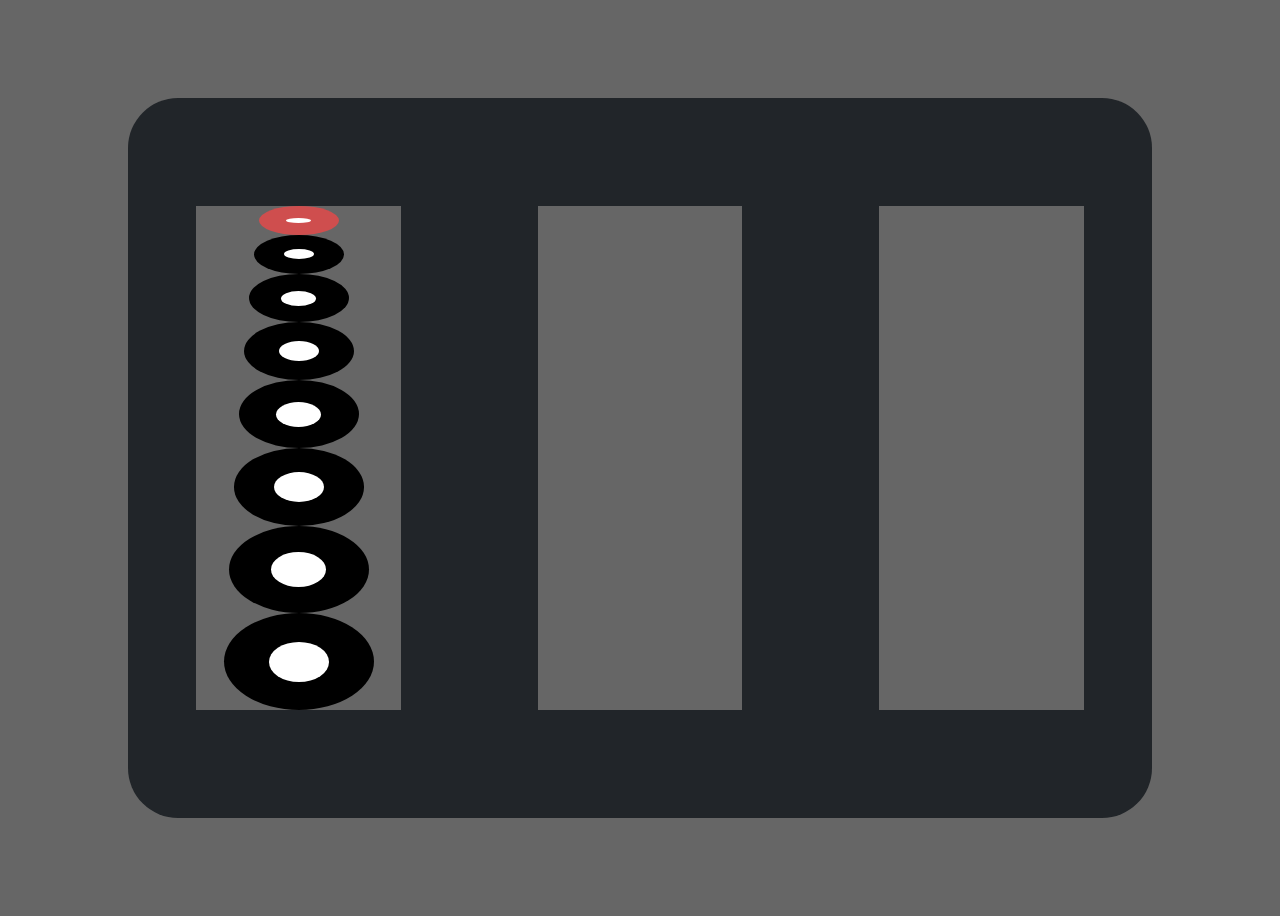
==== index.html @ f58d4f9e "Esqueleto da Pagina + protótipo dragging discs" ====
<!DOCTYPE html>
<html lang="en">
<head>
    <meta charset="UTF-8">
    <meta name="viewport" content="width=device-width, initial-scale=1.0">
    <link rel="stylesheet" href="style.css">
    <script src="main.js" defer></script>
    <title>Torre de Hanoi</title>
</head>
<body>
    <div id="main-container">
        <div class="tower drop-zone" id="tower-1"></div>
        <div class="tower drop-zone" id="tower-2"></div>
        <div class="tower drop-zone" id="tower-3"></div>
    </div>
</body>
</html>
---- style.css ----
body{
    padding: none;
    margin: none;
    height: 100vh;
    display: flex;
    justify-content: center;
    align-items: center;
    background-color: #666666;
}

#main-container{
    display: flex;
    justify-content: space-around;
    align-items: center;
    background-color: #212529;
    width: 80vw;
    height: 80vh;
    border-radius: 50px;
}

.tower{
    width: 20%;
    height: 70%;
    background-color: #666666;
    display: flex;
    flex-direction: column-reverse;
    align-items: center;
}

.disc{
    background-color: #000000;
    border-radius: 100%;
    display: flex;
    justify-content: center;
    align-items: center;
}

.disc-hole{
    display: block;
    position: relative;
    background-color: #ffffff;
    border-radius: 100%;
}

.disc.top-disc{
    cursor: grab;
    background-color: rgb(207, 78, 78);
}
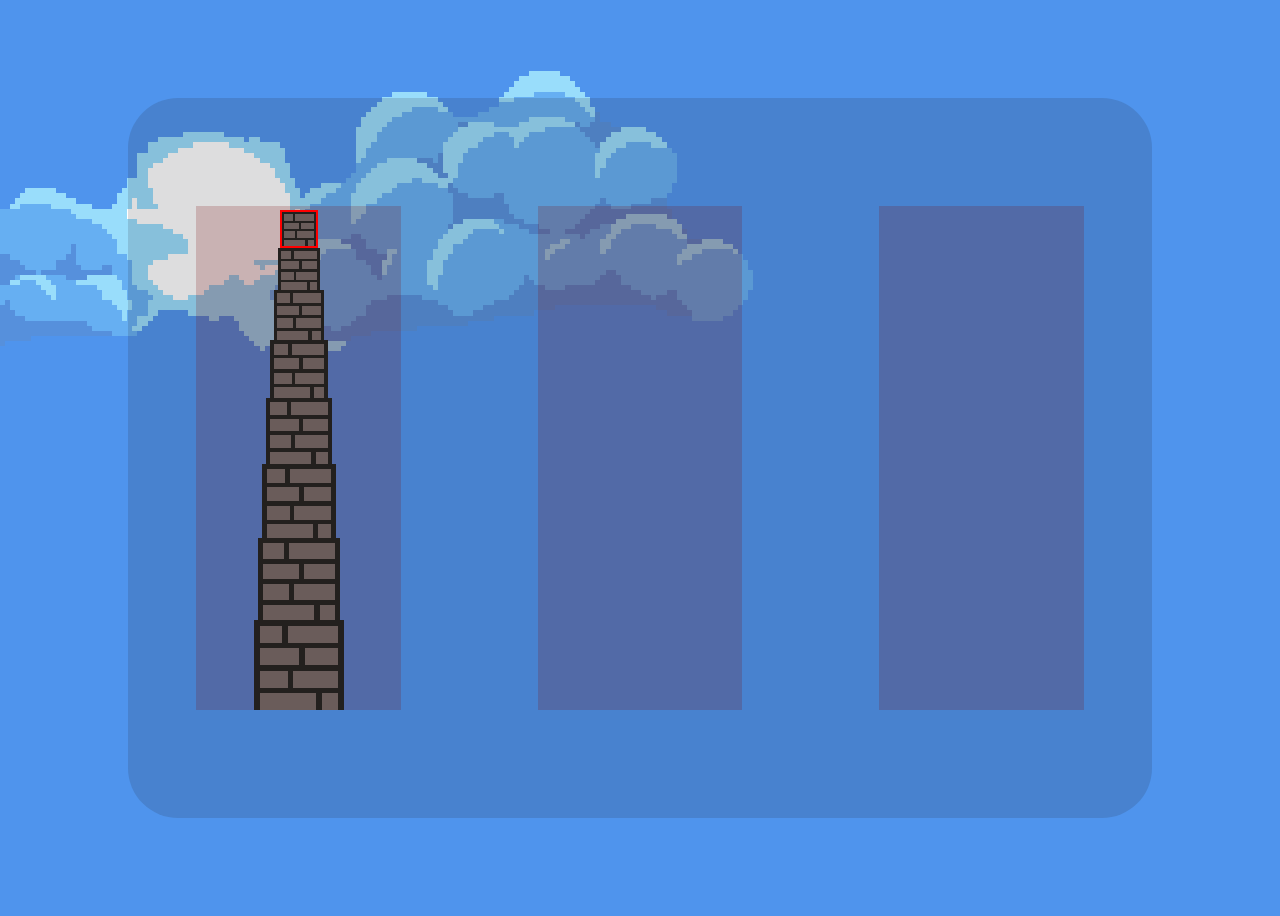
==== commit ce04db58: "começando a trocar os estilos visuais por pixel art" ====
--- a/style.css
+++ b/style.css
@@ -1,3 +1,11 @@
+.tower-level {
+    transform-origin: bottom;
+    image-rendering: pixelated;
+    image-rendering: crisp-edges;
+    user-select: none;
+    -webkit-user-select: none;
+}
+
 body{
     padding: none;
     margin: none;
@@ -5,14 +13,18 @@
     display: flex;
     justify-content: center;
     align-items: center;
-    background-color: #666666;
+    
+    background-image: url("/sprites/background.png");
+    background-size: cover;
+    image-rendering: pixelated;
+    image-rendering: crisp-edges;
 }
 
 #main-container{
     display: flex;
     justify-content: space-around;
     align-items: center;
-    background-color: #212529;
+    background-color: #21252927;
     width: 80vw;
     height: 80vh;
     border-radius: 50px;
@@ -21,28 +33,13 @@
 .tower{
     width: 20%;
     height: 70%;
-    background-color: #666666;
+    background-color: #7c0e0e34;
     display: flex;
     flex-direction: column-reverse;
     align-items: center;
 }
 
-.disc{
-    background-color: #000000;
-    border-radius: 100%;
-    display: flex;
-    justify-content: center;
-    align-items: center;
-}
-
-.disc-hole{
-    display: block;
-    position: relative;
-    background-color: #ffffff;
-    border-radius: 100%;
-}
-
-.disc.top-disc{
+.tower-level.top-tower-level{
     cursor: grab;
-    background-color: rgb(207, 78, 78);
+    border: 2px solid red;
 }
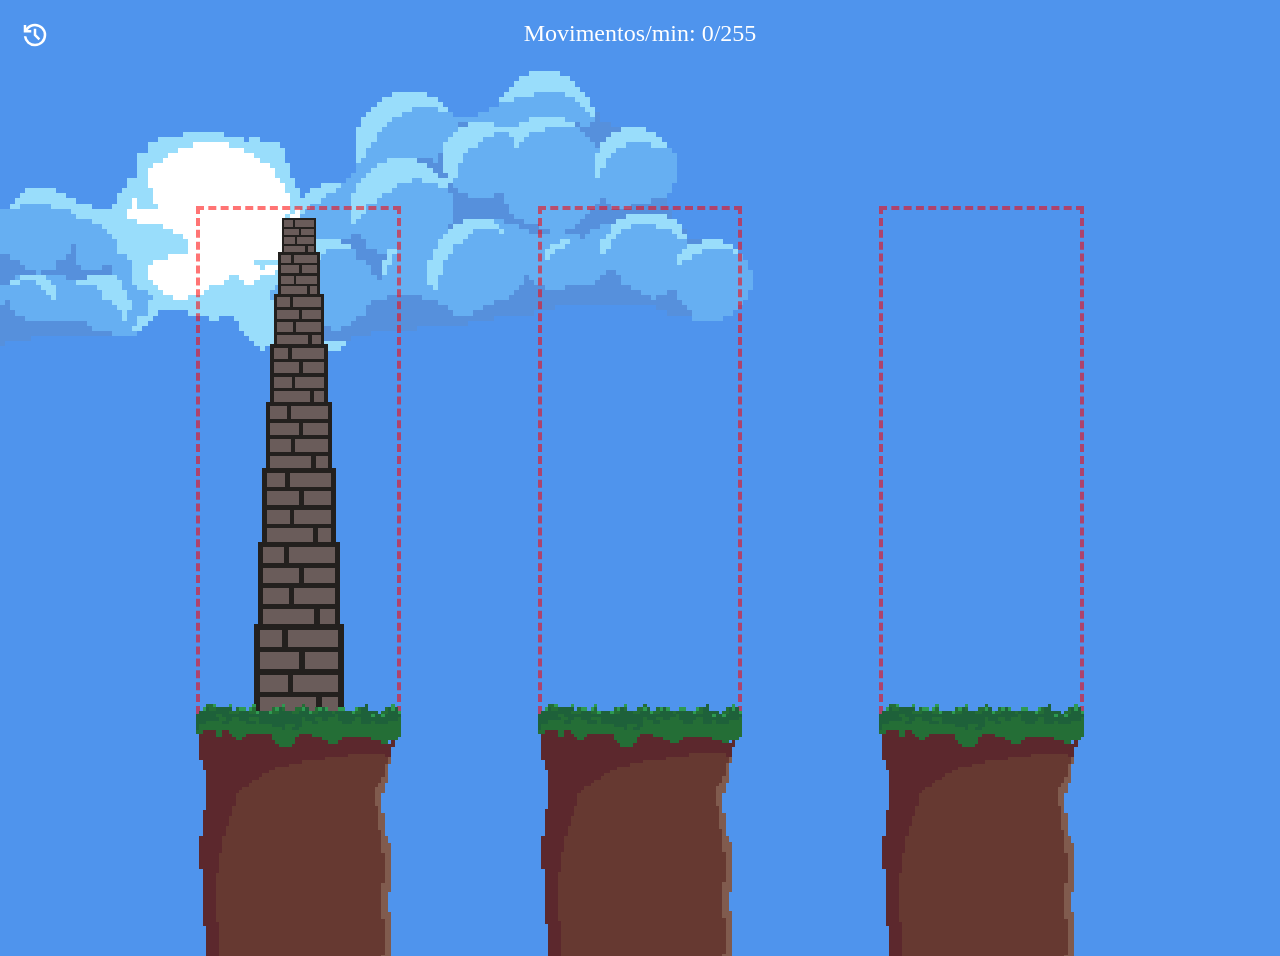
==== commit 572072a2: "histórico adicionado + pequenas mudanças visuais + pequenos ajustes" ====
--- a/index.html
+++ b/index.html
@@ -8,10 +8,26 @@
     <title>Torre de Hanoi</title>
 </head>
 <body>
+    <img src="sprites/material-symbols--history.svg" alt="History" id="history-button">
+    <div class="hidden" id="history-sidebar">
+        <hr>
+    </div>
+    <div id="move-counter">Movimentos/min: <span id="move-count-number">0</span>/255</div>
     <div id="main-container">
-        <div class="tower drop-zone" id="tower-1"></div>
-        <div class="tower drop-zone" id="tower-2"></div>
-        <div class="tower drop-zone" id="tower-3"></div>
+        <div class="island">
+            <div class="tower drop-zone" id="tower-1"></div>
+            <span class="island-sprite"></span>
+        </div>
+        
+        <div class="island">
+            <div class="tower drop-zone" id="tower-2"></div>
+            <span class="island-sprite"></span>
+        </div>
+
+        <div class="island">
+            <div class="tower drop-zone" id="tower-3"></div>
+            <span class="island-sprite"></span>
+        </div>
     </div>
 </body>
 </html>
--- a/style.css
+++ b/style.css
@@ -1,3 +1,97 @@
+body{
+    padding: none;
+    margin: none;
+    height: 100vh;
+    display: flex;
+    justify-content: center;
+    align-items: center;
+    overflow: hidden;
+    
+    background-image: url("/sprites/background.png");
+    background-size: cover;
+    image-rendering: pixelated;
+    image-rendering: crisp-edges;
+}
+
+#history-button{
+    position: absolute;
+    top: 20px;
+    left: 20px;
+    filter: invert(1);
+    width: 30px;
+    z-index: 3;
+    cursor: pointer;
+
+    transition: transform 0.2s ease-in-out, left 0.3s ease-in-out;
+}
+
+#history-button:hover{
+    transform: scale(1.1) rotate(-20deg);
+}
+
+#history-button.active{
+    left: 24%;
+}
+
+#history-sidebar{
+    box-sizing: border-box;
+    padding: 60px 10px 0 10px;
+
+    position:absolute;
+    top: 0;
+    left: 0;
+    height: 100vh;
+    width: 28%;
+    background-color: rgb(54, 50, 50);
+    z-index: 2;
+    overflow: auto;
+
+    transition: left 0.3s ease-in-out;
+    /* display: none; */
+}
+
+#history-sidebar.hidden{
+    left: -28%;
+}
+
+.history-record{
+    text-align: center;
+    font-size: 1.3rem;
+    color: white;
+}
+
+#main-container{
+    display: flex;
+    justify-content: space-around;
+    align-items: center;
+    width: 80vw;
+    height: 80vh;
+    border-radius: 50px;
+}
+
+.island{
+    width: 20%;
+    height: 70%;
+}
+
+.island-sprite{
+    display: block;
+    height: 50%;
+    width: 100%;
+    background-image: url("/sprites/island.png");    
+    background-size: cover;
+    transform: translateY(-10px);
+}
+
+.tower{
+    height: 100%;
+    border: 4px dashed rgba(255, 0, 0, 0.541);
+    border-bottom: none;
+    display: flex;
+    flex-direction: column-reverse;
+    align-items: center;
+}
+
 .tower-level {
     transform-origin: bottom;
     image-rendering: pixelated;
@@ -6,40 +100,21 @@
     -webkit-user-select: none;
 }
 
-body{
-    padding: none;
-    margin: none;
-    height: 100vh;
-    display: flex;
-    justify-content: center;
-    align-items: center;
-    
-    background-image: url("/sprites/background.png");
-    background-size: cover;
-    image-rendering: pixelated;
-    image-rendering: crisp-edges;
+.tower-level.top-tower-level{
+    cursor: grab;
+
+    transition: transform 0.2s ease-in-out;
 }
 
-#main-container{
-    display: flex;
-    justify-content: space-around;
-    align-items: center;
-    background-color: #21252927;
-    width: 80vw;
-    height: 80vh;
-    border-radius: 50px;
+.tower-level.top-tower-level:hover{
+    transform: scale(1.03);
 }
 
-.tower{
-    width: 20%;
-    height: 70%;
-    background-color: #7c0e0e34;
-    display: flex;
-    flex-direction: column-reverse;
-    align-items: center;
-}
-
-.tower-level.top-tower-level{
-    cursor: grab;
-    border: 2px solid red;
+#move-counter{
+    position: absolute;
+    top: 20px;
+    width: 100%;
+    text-align: center;
+    font-size: 1.5rem;
+    color: white;
 }
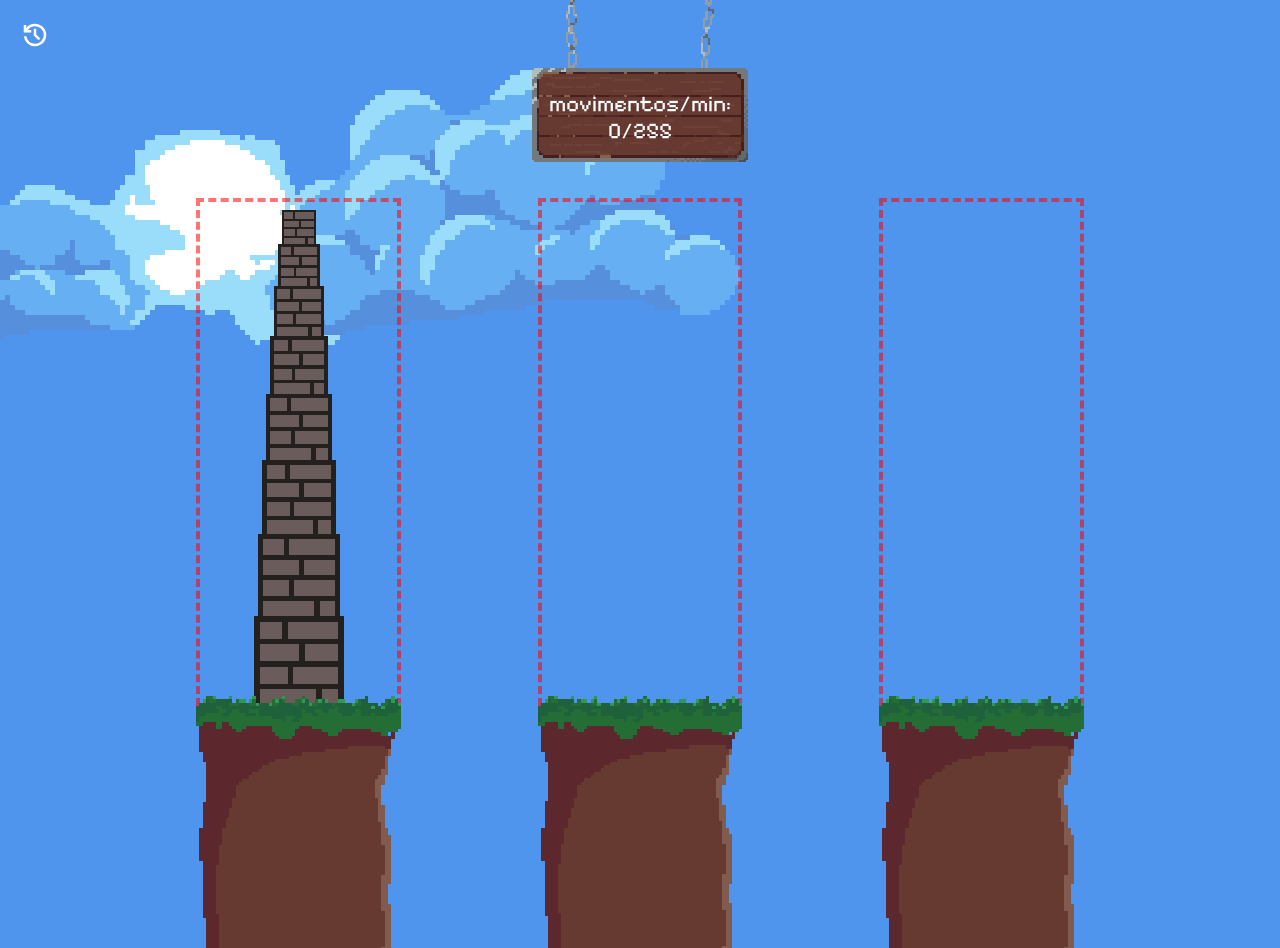
==== commit 9a2e9910: "replay do histórico + apagar histórico + pequenos ajustes no design" ====
--- a/index.html
+++ b/index.html
@@ -4,15 +4,27 @@
     <meta charset="UTF-8">
     <meta name="viewport" content="width=device-width, initial-scale=1.0">
     <link rel="stylesheet" href="style.css">
+    <link rel="preconnect" href="https://fonts.googleapis.com">
+    <link rel="preconnect" href="https://fonts.gstatic.com" crossorigin>
+    <link href="https://fonts.googleapis.com/css2?family=Pixelify+Sans:wght@400..700&display=swap" rel="stylesheet">
     <script src="main.js" defer></script>
     <title>Torre de Hanoi</title>
 </head>
 <body>
+    <div id="replay-overlay"></div>
     <img src="sprites/material-symbols--history.svg" alt="History" id="history-button">
     <div class="hidden" id="history-sidebar">
-        <hr>
+        <div class="history-header">
+            <img src="sprites/mdi--trash.svg" alt="reset-history-button" id="reset-history-button">
+            <button id="replay-history-button">replay</button>
+        </div>
+        <hr id="first-history-separator">
     </div>
-    <div id="move-counter">Movimentos/min: <span id="move-count-number">0</span>/255</div>
+    <div id="move-counter">
+        <img src="sprites/counter-sign.png" alt="counter-wooden-sign">
+        <span class="text">movimentos/min: <br>
+            <span id="move-count-number">0</span>/255</span>
+    </div>
     <div id="main-container">
         <div class="island">
             <div class="tower drop-zone" id="tower-1"></div>
--- a/style.css
+++ b/style.css
@@ -1,6 +1,7 @@
 body{
-    padding: none;
-    margin: none;
+    font-family: "Pixelify Sans", sans-serif;
+    padding: 0;
+    margin: 0;
     height: 100vh;
     display: flex;
     justify-content: center;
@@ -11,6 +12,22 @@
     background-size: cover;
     image-rendering: pixelated;
     image-rendering: crisp-edges;
+}
+
+#replay-overlay{
+    display: none;
+    position: fixed;
+    top: 0;
+    width: 100%;
+    height: 100%;
+
+    cursor: not-allowed;
+
+    z-index: 1000;
+}
+
+#replay-overlay.active{
+    display: block;
 }
 
 #history-button{
@@ -35,7 +52,7 @@
 
 #history-sidebar{
     box-sizing: border-box;
-    padding: 60px 10px 0 10px;
+    padding: 5px 10px;
 
     position:absolute;
     top: 0;
@@ -58,6 +75,28 @@
     text-align: center;
     font-size: 1.3rem;
     color: white;
+}
+
+#replay-history-button{
+    all: unset;
+
+    padding: 8px 15px;
+    border-radius: 10px;
+    background-color: white;
+    font-size: 1.1rem;
+    cursor: pointer;
+    
+    transition: background-color 0.2s ease-in-out, color 0.2s ease-in-out;
+}
+
+#replay-history-button:hover{
+    background-color: rgb(221, 221, 221);
+}
+
+#reset-history-button{
+    width: 40px;
+    filter: invert(1);
+    cursor: pointer;
 }
 
 #main-container{
@@ -112,9 +151,32 @@
 
 #move-counter{
     position: absolute;
-    top: 20px;
+    top: 0;
     width: 100%;
+    height: 10%;
     text-align: center;
-    font-size: 1.5rem;
+    font-size: 2.5vh;
     color: white;
+}
+
+#move-counter img{
+    position: relative;
+    top: -20%;
+    height: 20vh;
+}
+
+#move-counter .text{
+    position: fixed;
+    top: 10vh;
+    left: 50%;
+    transform: translate(-50%, 0);
+}
+
+.history-header{
+    display: flex;
+    align-items: center;
+    justify-content: start;
+    gap: 30px;
+
+    padding: 10px 0;
 }
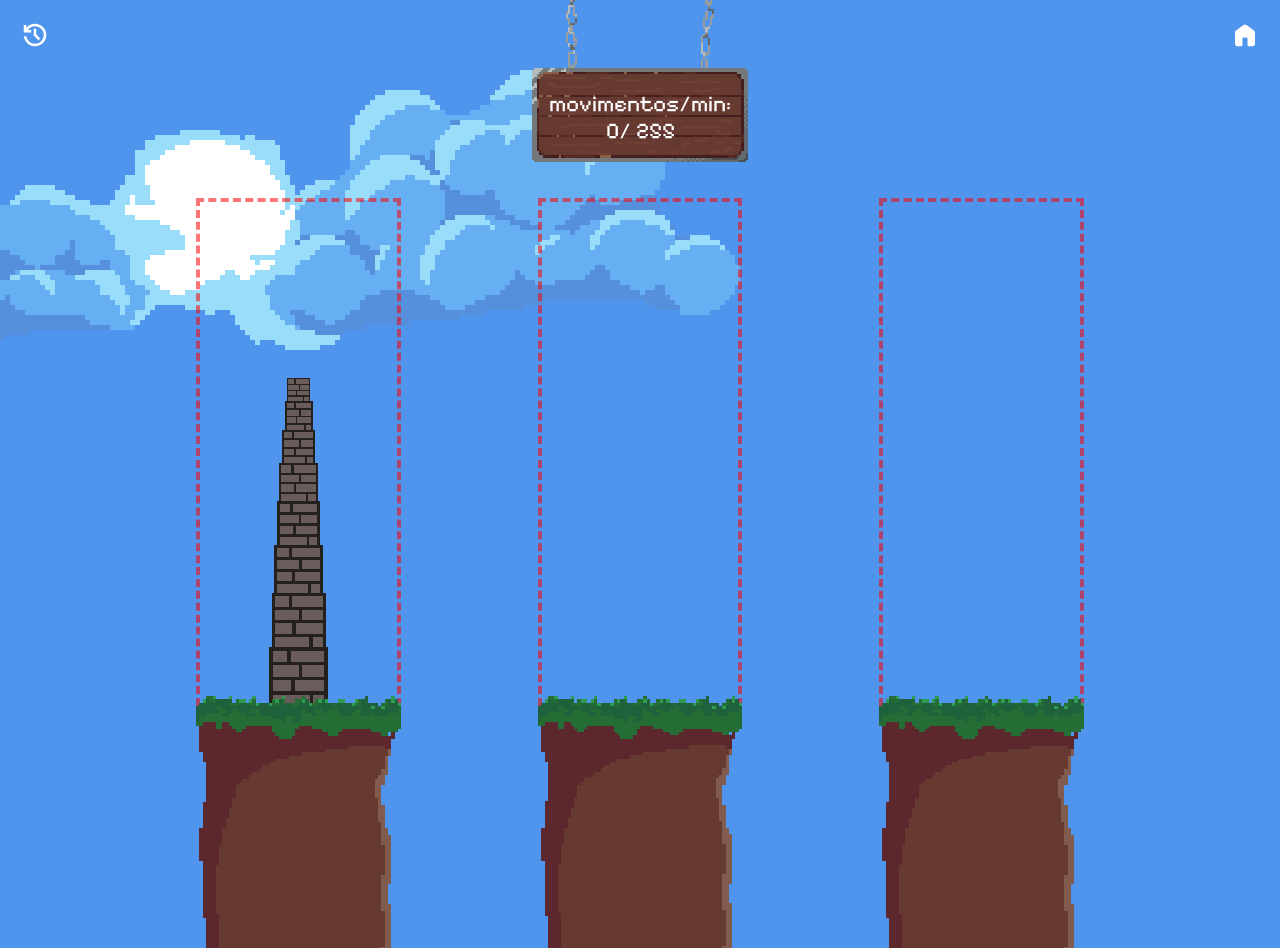
==== commit 1979b4f6: "página inicial + múltiplas dificuldades/número de discos + pequenos ajustes" ====
--- a/index.html
+++ b/index.html
@@ -13,6 +13,7 @@
 <body>
     <div id="replay-overlay"></div>
     <img src="sprites/material-symbols--history.svg" alt="History" id="history-button">
+    <a href="/start.html" id="home-button"><img src="sprites/material-symbols--home-rounded.svg" alt="Home"></a>
     <div class="hidden" id="history-sidebar">
         <div class="history-header">
             <img src="sprites/mdi--trash.svg" alt="reset-history-button" id="reset-history-button">
@@ -23,7 +24,9 @@
     <div id="move-counter">
         <img src="sprites/counter-sign.png" alt="counter-wooden-sign">
         <span class="text">movimentos/min: <br>
-            <span id="move-count-number">0</span>/255</span>
+            <span id="move-count-number">0</span>/
+            <span id="min-moves-counter"></span>
+        </span>
     </div>
     <div id="main-container">
         <div class="island">
--- a/style.css
+++ b/style.css
@@ -48,6 +48,26 @@
 
 #history-button.active{
     left: 24%;
+}
+
+#home-button{
+    position: absolute;
+    top: 20px;
+    right: 20px;
+    width: 30px;
+    cursor: pointer;
+    filter: invert(1);
+    z-index: 3;
+
+    transition: transform 0.2s ease-in-out;
+}
+
+#home-button:hover{
+    transform: scale(1.1);
+}
+
+#home-button img{
+    width: 100%;
 }
 
 #history-sidebar{
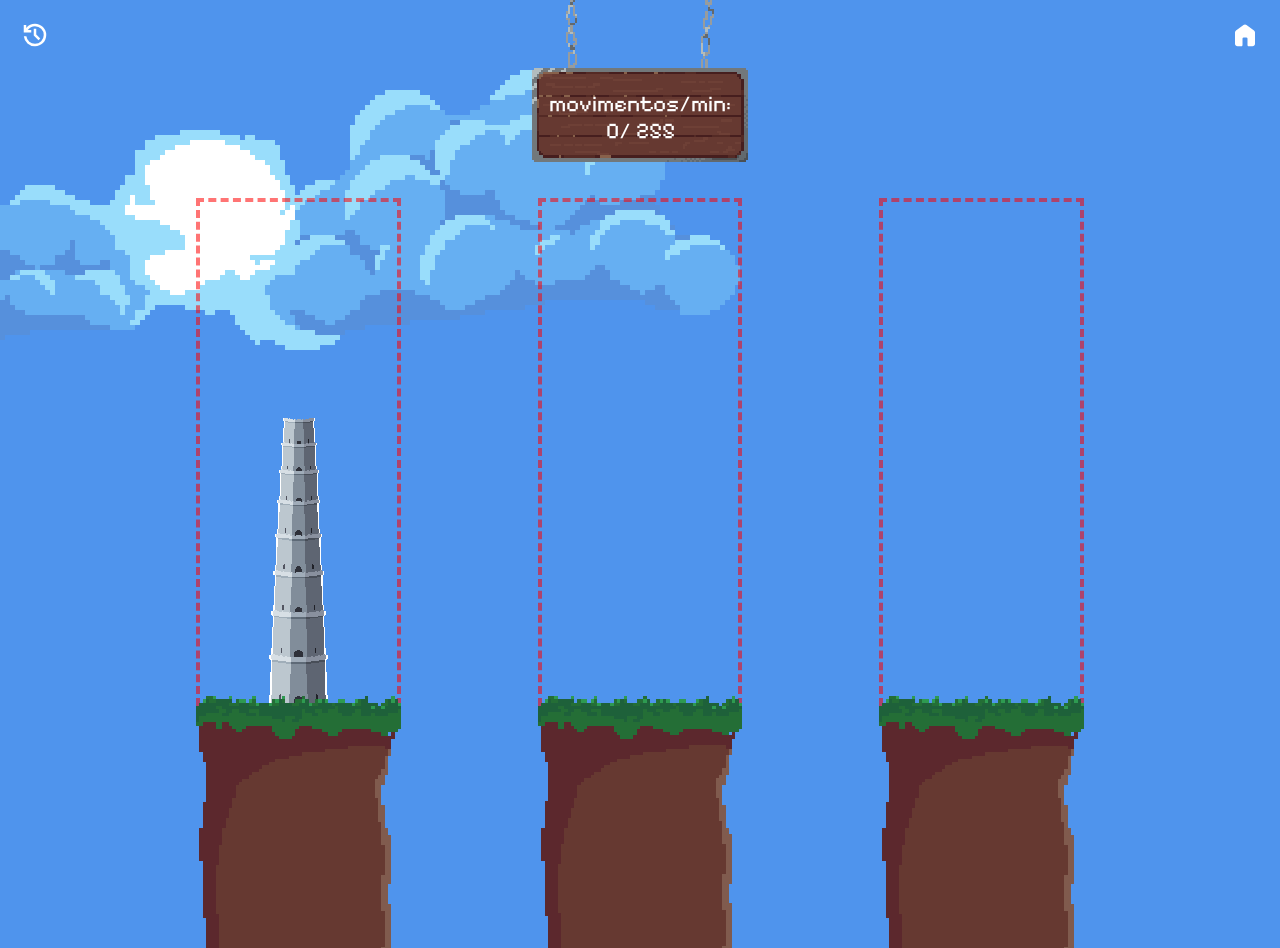
==== commit 7fcd2f9e: "home page finalizada + mudança no sprite da torre + favicon + pequenos ajustes" ====
--- a/index.html
+++ b/index.html
@@ -3,6 +3,7 @@
 <head>
     <meta charset="UTF-8">
     <meta name="viewport" content="width=device-width, initial-scale=1.0">
+    <link rel="shortcut icon" href="sprites/icon.ico" type="image/x-icon">
     <link rel="stylesheet" href="style.css">
     <link rel="preconnect" href="https://fonts.googleapis.com">
     <link rel="preconnect" href="https://fonts.gstatic.com" crossorigin>
--- a/style.css
+++ b/style.css
@@ -36,7 +36,7 @@
     left: 20px;
     filter: invert(1);
     width: 30px;
-    z-index: 3;
+    z-index: 501;
     cursor: pointer;
 
     transition: transform 0.2s ease-in-out, left 0.3s ease-in-out;
@@ -80,7 +80,7 @@
     height: 100vh;
     width: 28%;
     background-color: rgb(54, 50, 50);
-    z-index: 2;
+    z-index: 500;
     overflow: auto;
 
     transition: left 0.3s ease-in-out;
@@ -140,6 +140,8 @@
     background-image: url("/sprites/island.png");    
     background-size: cover;
     transform: translateY(-10px);
+    z-index: 10;
+    position: relative;
 }
 
 .tower{
@@ -159,6 +161,10 @@
     -webkit-user-select: none;
 }
 
+.tower-level:not(:first-child){
+    margin-bottom: -.365vw;
+}
+
 .tower-level.top-tower-level{
     cursor: grab;
 
@@ -166,7 +172,7 @@
 }
 
 .tower-level.top-tower-level:hover{
-    transform: scale(1.03);
+    transform: scale(1.015);
 }
 
 #move-counter{
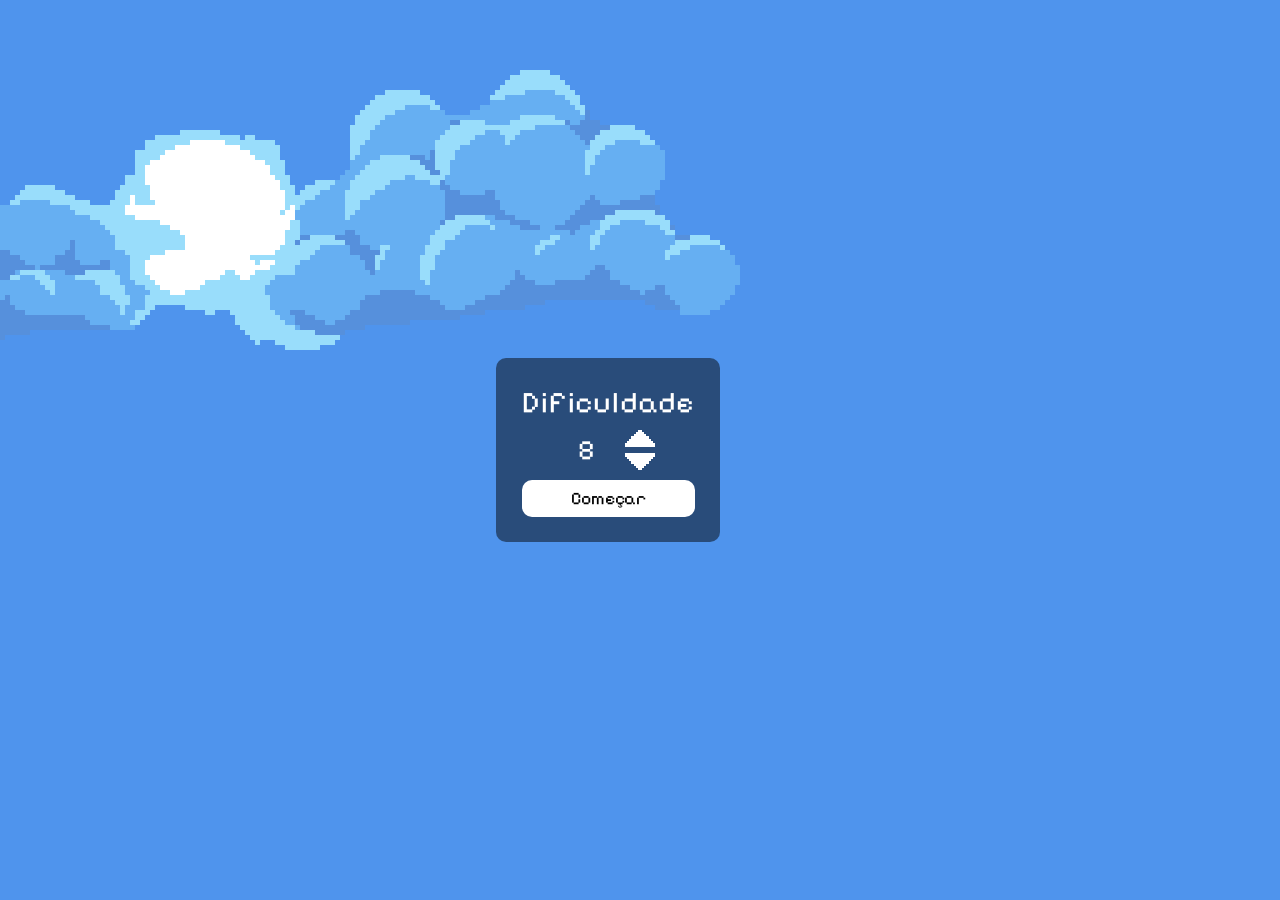
==== commit ea774bbb: "correção do nome dos arquivos" ====
--- a/index.html
+++ b/index.html
@@ -4,46 +4,24 @@
     <meta charset="UTF-8">
     <meta name="viewport" content="width=device-width, initial-scale=1.0">
     <link rel="shortcut icon" href="sprites/icon.ico" type="image/x-icon">
-    <link rel="stylesheet" href="style.css">
     <link rel="preconnect" href="https://fonts.googleapis.com">
     <link rel="preconnect" href="https://fonts.gstatic.com" crossorigin>
     <link href="https://fonts.googleapis.com/css2?family=Pixelify+Sans:wght@400..700&display=swap" rel="stylesheet">
-    <script src="main.js" defer></script>
-    <title>Torre de Hanoi</title>
+    <link rel="stylesheet" href="home.css">
+    <script src="home.js" defer></script>
+    <title>Torre de Hanoi - Home</title>
 </head>
 <body>
-    <div id="replay-overlay"></div>
-    <img src="sprites/material-symbols--history.svg" alt="History" id="history-button">
-    <a href="/start.html" id="home-button"><img src="sprites/material-symbols--home-rounded.svg" alt="Home"></a>
-    <div class="hidden" id="history-sidebar">
-        <div class="history-header">
-            <img src="sprites/mdi--trash.svg" alt="reset-history-button" id="reset-history-button">
-            <button id="replay-history-button">replay</button>
+    <div class="start-menu">
+        <label for="difficulty">Dificuldade</label>
+        <div id="difficulty-container">
+            <input type="number" id="difficulty" min="3" max="10" value="8" readonly>
+            <div id="change-difficulty-btns">
+                <button id="up-difficulty-btn"></button>
+                <button id="down-difficulty-btn"></button>
+            </div>
         </div>
-        <hr id="first-history-separator">
-    </div>
-    <div id="move-counter">
-        <img src="sprites/counter-sign.png" alt="counter-wooden-sign">
-        <span class="text">movimentos/min: <br>
-            <span id="move-count-number">0</span>/
-            <span id="min-moves-counter"></span>
-        </span>
-    </div>
-    <div id="main-container">
-        <div class="island">
-            <div class="tower drop-zone" id="tower-1"></div>
-            <span class="island-sprite"></span>
-        </div>
-        
-        <div class="island">
-            <div class="tower drop-zone" id="tower-2"></div>
-            <span class="island-sprite"></span>
-        </div>
-
-        <div class="island">
-            <div class="tower drop-zone" id="tower-3"></div>
-            <span class="island-sprite"></span>
-        </div>
+        <button id="start-btn">Começar</button> 
     </div>
 </body>
 </html>
--- a/home.css
+++ b/home.css
@@ -0,0 +1,75 @@
+body{
+    display: grid;
+    place-items: center;
+    height: 100vh;
+    padding: 0;
+    margin: 0;
+    font-family: "Pixelify Sans", sans-serif;
+
+    background-image: url(/sprites/background.png);
+    background-repeat: no-repeat;
+    background-size: cover;
+    background-position-y: center;
+    image-rendering: pixelated;
+    image-rendering: crisp-edges;
+}
+
+.start-menu{
+    margin-right: 5vw;
+    padding: 2vw;
+    display: flex;
+    flex-direction: column;
+    gap: 10px;
+    background-color: rgba(0, 0, 0, 0.486);
+    border-radius: 10px;
+}
+
+.start-menu label{
+    font-size: 30px;
+    letter-spacing: 1px;
+    color: rgb(255, 255, 255);
+}
+
+#start-btn{
+    all: unset;
+
+    padding: 8px 15px;
+    border-radius: 10px;
+    background-color: white;
+    font-size: 1.1rem;
+    text-align: center;
+    cursor: pointer;
+}
+
+#difficulty-container{
+    display: flex;
+    justify-content: center;
+}
+
+#difficulty{
+    all: unset;
+    color: white;
+    font-size: 28px;
+    text-align: center;
+}
+
+#change-difficulty-btns{
+    display: flex;
+    flex-direction: column;
+}
+
+#change-difficulty-btns button{
+    all: unset;
+    width: 30px;
+    height: 20px;
+    cursor: pointer;
+
+    background-image: url(/sprites/up-arrowhead.png);
+    background-repeat: no-repeat;
+    background-size: contain;
+
+}
+
+#change-difficulty-btns #down-difficulty-btn{
+    transform: rotate(180deg);
+}
